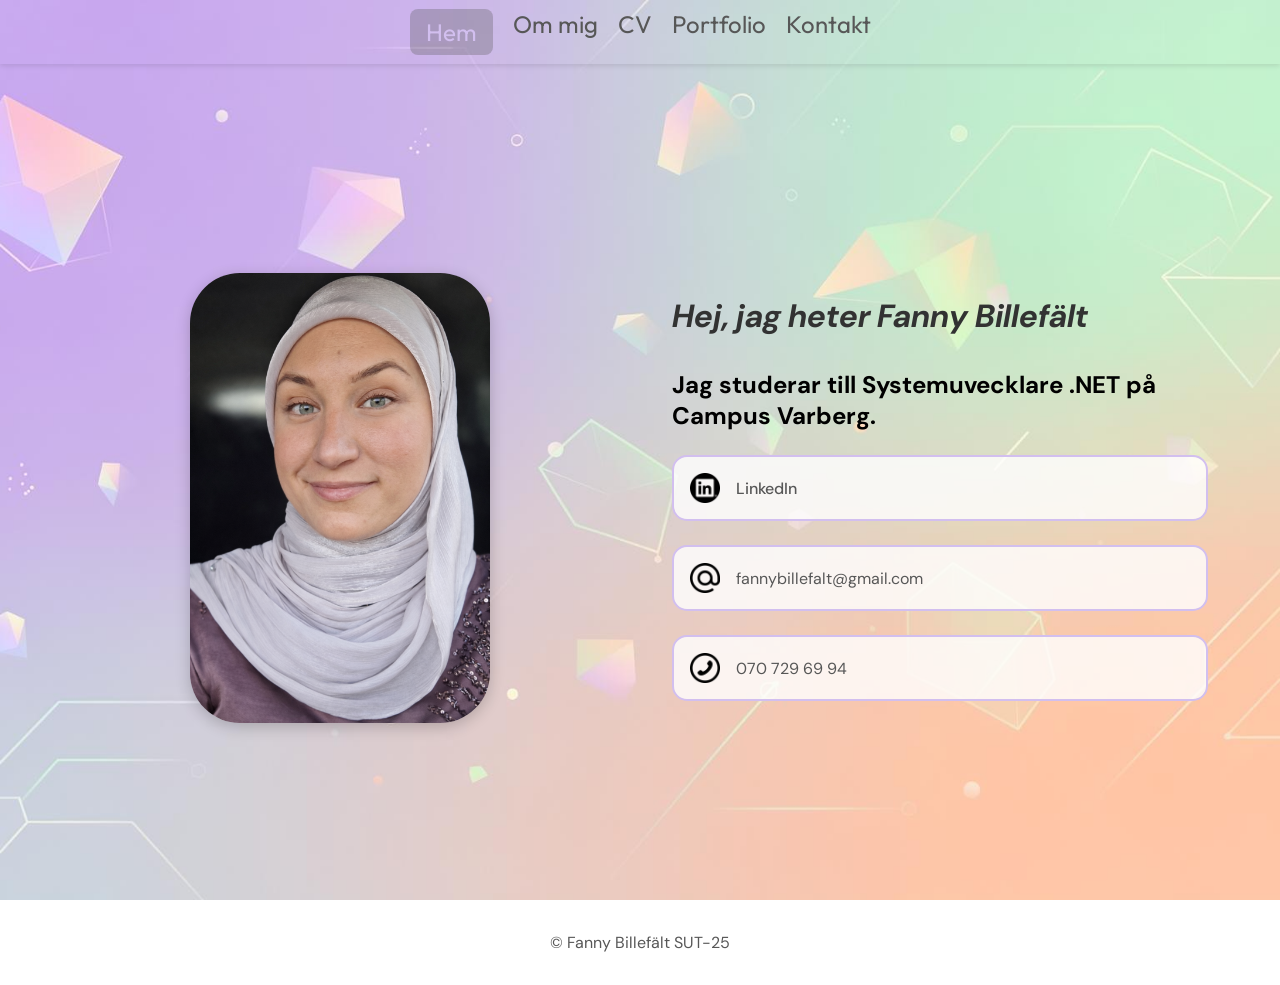
==== index.html @ 895a1a61 "first commit" ====
<!doctype html>
<html lang="sv">
  <head>
    <meta charset="UTF-8" />
    <meta name="viewport" content="width=device-width, initial-scale=1.0" />
    <link rel="stylesheet" href="styles.css" />
    <link
      href="https://fonts.googleapis.com/css2?family=Outfit:wght@300;400;500;600;700;800&family=DM+Sans:ital,wght@0,300;0,400;0,500;0,600;0,700;1,400&display=swap"
      rel="stylesheet"
    />
    <title>Fanny Billefält</title>
  </head>
  <body>
    <header>
      <nav class="navbar">
        <ul>
          <li><a href="./index.html" class="active">Hem</a></li>
          <li><a href="./om.html">Om mig</a></li>
          <li><a href="./CV.html">CV</a></li>
          <li><a href="./portfolio.html">Portfolio</a></li>
          <li><a href="./kontakt.html">Kontakt</a></li>
        </ul>
      </nav>
    </header>
    <main class="home-main">
        <section class="welcome-section">
              <img
                src="./img/ChatGPT Image 11 feb. 2026 14_44_24.png"
                alt="En bild på Fanny Billefält"
              />
        </section>

        <section class="info-section">

          <h1>Hej, jag heter Fanny Billefält</h1>
          <h2>Jag studerar till Systemuvecklare .NET på Campus Varberg.</h2>

          <ul class="contact-list">
            <li>
              <img src="./img/linkedin-circle.png" alt="LinkedIn ikon" /><a
                href="https://www.linkedin.com/in/fanny-billef%C3%A4lt-a33b20a2/"
                >LinkedIn</a
              >
            </li>
            <li>
              <img src="./img/at.png" alt="Epost ikon" />
              <p>fannybillefalt@gmail.com</p>
            </li>
            <li>
              <img src="./img/circle-phone-flip.png" alt="Telefon ikon" />
              <p>070 729 69 94</p>
            </li>
          </ul>
        </section>
    </main>
    <footer>
      <p>&copy; Fanny Billefält SUT-25</p>
    </footer>
  </body>
</html>
---- styles.css ----
* {
  margin: 0px;
  padding: 0px;
  /* border: 0px; */
  box-sizing: border-box;
}

body {
  background-image: url(./img/hero-bg.jpg); 
  background-size: cover; /* Bilden täcker hela ytan */
  background-repeat: no-repeat; /* Bilden upprepas inte */
  background-attachment: fixed; /* Bakgrunden scrollar inte med */
  background-position: center; /* Centrerar bilden */
  min-height: 100vh;
  font-family: "DM Sans", sans-serif;
}

.navbar {
  position: fixed;
  width: 100%;
  height: 4rem;
  font-family: "Outfit", serif;
  /* color: text-gradient rgb(210, 191, 239); */
  display: flex;
  align-items: center;
  justify-content: space-evenly;
  box-shadow: 0 2px 5px rgba(0, 0, 0, 0.1);
  padding: 1em;
  z-index: 1000;
}
.navbar ul{
  display: flex;
  list-style: none;
  /* margin:0;
  padding:0; */
}
.navbar li {
  font-size: 1.5rem;
  /* margin: 0 15px; */
  transition: transform 0.5s;
  -webkit-transition: transform 0.5s;
  -moz-transition: transform 0.5s;
  -ms-transition: transform 0.5s;
  -o-transition: transform 0.5s;
}
.navbar a {
  text-decoration: none;
  margin: 30px 10px;
  color: rgb(87, 87, 87);
  display: inline-block;
  transition: transform 0.2s ease;
}

.navbar a:hover {
  transform: scale(1.1);
  text-decoration: underline;
  -webkit-transform: scale(1.1);
  -moz-transform: scale(1.1);
  -ms-transform: scale(1.1);
  -o-transform: scale(1.1);
}

.navbar a.active{
  color: rgb(210,191,239);
  background-color: rgba(87, 87, 87, 0.3);
  padding: 0.5rem 1rem;
  border-radius: 8px;
}

/* FRÅN MAIN OCH NERÅT */
main{
  min-height: 100vh;
    padding: 8rem 2rem 2rem;
}
/* INDEX SIDANS MAIN */
.home-main {
  display: flex;
  justify-content: center;
  align-items: center;
  gap: 4rem;
  max-width: 1200px;
  margin: 0 auto;
}

/* VÄNSTER SEKTION, BILDEN */
.welcome-section {
  flex: 1;
  display: flex;
  justify-content: center;
  align-items: center;
  order: 1;
}

.welcome-section img {
  width: 100%;
  max-width: 300px;
  border-radius: 50px;
  box-shadow: 0 4px 15px rgba(0, 0, 0, 0.2);
}

/* HÖGER SEKTIONEN, TEXT OCH INFO*/
.info-section {
  flex: 1;
  display: flex;
  flex-direction: column;
  justify-content: center;
  gap: 1.5rem;
  order: 2; /* Kontaktinfo kommer efter (höger) */
}
.info-section h1 {
  font-size: 2rem;
  font-style: italic;
  margin-bottom: 0.5rem;
  color: rgb(50, 50, 50);
}

.welcome-section h2 {
  font-size: 1.2rem;
  font-style: italic;
  margin-bottom: 1rem;
  color: rgb(70, 70, 70);
}

.contact-list {
  list-style: none;
  padding: 0;
  display: flex;
  flex-direction: column;
  gap: 1.5rem;
}

.contact-list li {
  display: flex;
  align-items: center;
  gap: 1rem;
  padding: 1rem;
  background-color: rgba(255, 255, 255, 0.8);
  border: 2px solid rgb(210, 191, 239);
  border-radius: 15px;
  transition: transform 0.2s ease;
}

.contact-list li:hover {
  transform: translateX(5px);
  box-shadow: 0 4px 10px rgba(0, 0, 0, 0.1);
}

.contact-list img {
  width: 30px;
  height: 30px;
}

.contact-list a {
  text-decoration: none;
  color: rgb(87, 87, 87);
  font-weight: 500;
}

.contact-list a:hover {
  color: rgb(210, 191, 239);
  text-decoration: underline;
}

.contact-list p {
  margin: 0;
  color: rgb(87, 87, 87);
}

/* HÄR BÖRJAR OM MIG KATEGORIN */
.about-main{
  display: flex;
  flex-direction: column;
  gap: 4rem;
  max-width: 1200px;
  margin: 0 auto;
}

/* FÖRSTA SEKTION -OM MIG */

.about-section{
  display:flex;
  justify-content: center;
}

.learn-wrapper {
  background-color: rgba(255,255,255, 0.9);
  border: 3px solid rgb(210,191,239);
  border-radius: 20px;
  -webkit-border-radius: 20px;
  -moz-border-radius: 20px;
  -ms-border-radius: 20px;
  -o-border-radius: 20px;
  padding: 3rem;
  max-width: 900px;
  box-shadow: 0 4px 15px rgba(0,0,0,0.1);
}

.learn-wrapper h2{
  font-size: 2rem;
  font-style: italic;
  color: rgb(87, 87, 87);
  margin-bottom: 1.5rem;
  text-align: justify;
}

.learn-wrapper p{
  font-size: 1.1rem;
  line-height: 1.8;
  color: rgb(70, 70, 70);
  text-align: justify;
}

/* ANDRA SEKTIONEN -KURIOSA */
.kuriosa-wrapper {
  display: flex;
  flex-direction: row;
  align-items: center;
  justify-content: center;
  gap: 3rem;
  background-color: rgba(255,255,255, 0.9);
  border: 3px solid rgb(210, 191, 239);
  border-radius: 20px;
  -webkit-border-radius: 20px;
  -moz-border-radius: 20px;
  -ms-border-radius: 20px;
  -o-border-radius: 20px;
  padding: 3rem;
  max-width: 1000px;
  margin: 0 auto;
  box-shadow: 0 4px 15px rgba(0, 0, 0, 0.1);
}

.kuriosa-wrapper h2{
  font-size: 2rem;
  font-style: italic;
  color: rgb(87, 87, 87);
  margin-bottom: 1.5rem;
}

.kuriosa-wrapper ul{
  list-style: none;
  padding: 0;
}

.kuriosa-wrapper li{
  margin-bottom: 1rem;
  /* padding-left: 1.5rem; */
  position: relative;
}

.kuriosa-wrapper p{
  font-size: 1rem;
  line-height: 1.6;
  color: rgb(70, 70, 70);
}

.img-family{
  flex-shrink: 0;
}

.img-family img {
  width: 250px;
  height: 250px;
  object-fit: cover;
  border-radius: 50%;
  -webkit-border-radius: 50%;
  -moz-border-radius: 50%;
  -ms-border-radius: 50%;
  -o-border-radius: 50%;
  border: 0 4px 10px rgba(0,0,0,0.2);
}

/* HÄR BÖRJAR CV KATEGORIN */
.cv-main{
  display: flex;
  flex-direction: row;
  gap: 3rem;
  max-width: 1400px;
  margin: 0 auto;
  align-items: flex-start;
}

.cv-section{
  flex: 1;
  background-color: rgba(255,255,255, 0.9);
  border: 3px solid rgb(210,191,239);
  border-radius: 20px;
  -webkit-border-radius: 20px;
  -moz-border-radius: 20px;
  -ms-border-radius: 20px;
  -o-border-radius: 20px;
  padding: 2.5rem;
  box-shadow: 0 4px 15 px rgba(0, 0, 0, 0.1);
}

.cv-section h3{
  font-size: 2rem;
  font-style: italic;
  color: rgb(87, 87, 87);
  margin-bottom: 2rem;
  text-align: center;
  border-bottom: 2px solid rgb(87,87,87);
  padding-bottom: 1rem;
}

.cv-item{
  margin-bottom: 2rem;
  padding: 1.5rem;
  background-color: rgba(255, 255, 255, 0.5);
  border-left: 4px solid rgb(210, 191, 239);
  border-radius: 8px;
  -webkit-border-radius: 8px;
  -moz-border-radius: 8px;
  -ms-border-radius: 8px;
  -o-border-radius: 8px;
  transition: transform 0.2s ease, box-shadow 0.2s ease;
  -webkit-transition: transform 0.2s ease, box-shadow 0.2s ease;
  -moz-transition: transform 0.2s ease, box-shadow 0.2s ease;
  -ms-transition: transform 0.2s ease, box-shadow 0.2s ease;
  -o-transition: transform 0.2s ease, box-shadow 0.2s ease;
}

.cv-item:hover{
  transform: translateX(5px);
  -webkit-transform: translateX(5px);
  -moz-transform: translateX(5px);
  -ms-transform: translateX(5px);
  -o-transform: translateX(5px);
  box-shadow: 0 4px 10px rgba(0, 0, 0, 0.1);
}

.cv-item:last-child {
  margin-bottom: 0;
}

.cv-item h4 {
  font-size: 1.4rem;
  color: rgb(70, 70, 70);
  margin-bottom: 0.5rem;
  font-weight: 600;
}

.cv-item h5 {
  font-size: 0.9rem;
  color: rgb(100, 100, 100);
  margin-bottom: 1rem;
}

.cv-item p {
  font-size: 0.95rem;
  line-height: 1.6;
  color: rgb(80, 80, 80);
  margin-top: 0.5rem;
}

/* HÄR BÖRJAR PORTFOLIO KATEGORIN */

.portfolio-main{
  max-width: 1400px;
  margin: 0 auto;
}

.portfolio-main h1{
  font-size: 3rem;
  text-align: center;
  color: rgb(50, 50, 50);
  margin-bottom: 3rem;
  font-style: italic;
}

.cards{
  display: grid;
  grid-template-columns: repeat(auto-fit, minmax(300px, 1fr));
  gap: 2rem;
  margin-bottom: 4rem;
}

.card{
  background-color: rgba(255, 255, 255, 0.95);
  border: 2px solid rgb(210, 191, 239);
  border-radius: 15px;
  overflow: hidden;
  transition: transform 0.3s ease, box-shadow 0.3s ease;
  box-shadow: 0 4px 10px rgba(0, 0, 0, 0.1);
  display: flex;
  flex-direction: column;
}

.card:hover{
  transform: translateY(-5px);
  box-shadow: 0 8px 20px rgba(0, 0, 0, 0.15);
}

.card-image {
  width: 100%;
  height: 200px;
  object-fit: contain;
  display: block;
}

.card h4{
  font-size: 1.5rem;
  color: rgb(70, 70, 70);
  margin: 1.5rem 1.5rem 0.5rem;
  font-weight: 600;
}
.card > p{
  font-size: 0.95rem;;
  color: rgb(100, 100, 100);
  margin: 0 1.5rem 1rem;
  font-style: italic;
}

.tags{
  display: flex;
  flex-wrap: wrap;
  gap: 0.5rem;
  list-style: none;
  padding: 0 1.5rem;
  margin: 1rem 0;
}

.tags li{
  background-color: rgb(210, 191, 239);
  color: rgb(50, 50, 50);
  padding: 0.3rem 0.8rem;
  border-radius: 20px;
  font-size: 0.85rem;
  font-weight: 500;
}

.card-link{
  display: inline-block;
  margin: 1rem 1.5rem 1.5rem;
  color: rgb(87, 87, 87);
  text-decoration: none;
  font-weight: 600;
  transition: color 0.2s ease;
  margin-top: auto;
}

.card-link:hover {
  color: rgb(210, 191, 239);
  text-decoration: underline;
}

.modal {
  display: none;
  position: fixed;
  top: 0;
  left: 0;
  width: 100%;
  height: 100%;
  background-color: rgba(0, 0, 0, 0.7);
  z-index: 2000;
  overflow-y: auto;
  padding: 2rem;
}

.modal:target {
  display: flex;
  justify-content: center;
  align-items: center;
}

.modal-content {
  background-color: white;
  padding: 3rem;
  border-radius: 20px;
  max-width: 700px;
  width: 100%;
  position: relative;
  box-shadow: 0 10px 40px rgba(0, 0, 0, 0.3);
  animation: modalSlideIn 0.3s ease;
}

@keyframes modalSlideIn {
  from {
    opacity: 0;
    transform: translateY(-50px);
  }
  to {
    opacity: 1;
    transform: translateY(0);
  }
}

.modal-close {
  position: absolute;
  top: 1rem;
  right: 1.5rem;
  font-size: 2.5rem;
  color: rgb(100, 100, 100);
  text-decoration: none;
  line-height: 1;
  transition: color 0.2s ease;
}

.modal-close:hover {
  color: rgb(210, 191, 239);
}

.modal-content h2{
  font-size: 2rem;
  color: rgb(70, 70, 70);
  margin-bottom: 1rem;
  font-style: italic;
}

.modal-content p{
  font-size: 1rem;
  line-height: 1.7;
  color: rgb(80, 80, 80);
  margin-bottom: 1rem;
}

.modal-content ul{
  list-style: none;
  padding-left: 0;
  margin-bottom: 2rem;
}

.modal-content ul li{
  padding: 0.5rem 0;
  padding-left: 1rem;
  position: relative;
  color: rgb(80, 80, 80);
}

.modal-content ul li::before{
  content: "✓";
  positon:absolute;
  left: 0;
  color: rgb(210, 191, 239);
  font-weight: bold;
}

.github-link{
  display: inline-block;
  background-color: rgb(210, 191, 239);
  color: rgb(50, 50, 50);
  padding: 0.8rem 1.5rem;
  border-radius: 8px;
  -webkit-border-radius: 8px;
  -moz-border-radius: 8px;
  -ms-border-radius: 8px;
  -o-border-radius: 8px;
  text-decoration: none;
  font-weight: 600;
  transition: background-color 0.2s ease, transform 0.2s ease;
  -webkit-transition: background-color 0.2s ease, transform 0.2s ease;
  -moz-transition: background-color 0.2s ease, transform 0.2s ease;
  -ms-transition: background-color 0.2s ease, transform 0.2s ease;
  -o-transition: background-color 0.2s ease, transform 0.2s ease;
}

.github-link:hover {
  background-color: rgb(190, 171, 219);
  transform: translateY(-2px);
}

@media (max-width: 768px){
  .portfolio-main h1 {
    font-size: 2rem;
  }

  .cards {
    grid-template-columns: 1fr;
  }

  .modal-content {
    padding: 2rem;
    margin: 1rem;
  }

  .modal-close {
    font-size: 2rem;
  }
}

/* HÄR BÖRJAR KONTAKT KATEGORIN */

.contact-main{
  display: flex;
  justify-content: center;
  align-items: center;
  max-width: 1200px;
  margin: 0 auto;
}

.contact-section{
  background-color: rgda(255,255,255, 0.9);
  border: 3px solid rgb(210,191,239);
  border-radius: 20px;
  -webkit-border-radius: 20px;
  -moz-border-radius: 20px;
  -ms-border-radius: 20px;
  -o-border-radius: 20px;
  padding:3rem;
  max-width: 600px;
  width: 100%;
  box-shadow: 0 4px 15px rgba(0, 0, 0, 0.1);
}

.contact-section h2{
  font-size: 2.5rem;
  font-style: italic;
  color: rgb(87, 87, 87);
  margin-bottom: 2rem;
  text-align: center;
}

footer {
  text-align: center;
  padding: 2rem;
  background-color: rgba(255, 255, 255, 0.8);
  color: rgb(87, 87, 87);
}


/* RESPONSIV DESIGN - INDEX*/
@media (max-width: 768px) {
  main {
    flex-direction: column;
    padding: 6rem 1rem 2rem;
    gap: 2rem;
  }

  .welcome-section {
    order: 1; /* Bilden först på mobil också */
  }

  .info-section {
    order: 2;
  }

  .welcome-section h1 {
    font-size: 1.5rem;
  }

  .welcome-section h2 {
    font-size: 1rem;
  }

  .navbar ul {
    gap: 1rem;
    flex-wrap: wrap;
    justify-content: center;
  }

  .navbar li {
    font-size: 0.9rem;
  }
}

/* RESPONSIV DESIGN - CV*/
@media (max-width: 968px) {
  .cv-main {
    flex-direction: column;
    gap: 2rem;
  }

  .cv-section h3 {
    font-size: 1.5rem;
  }

  .cv-item h4 {
    font-size: 1.2rem;
  }
}
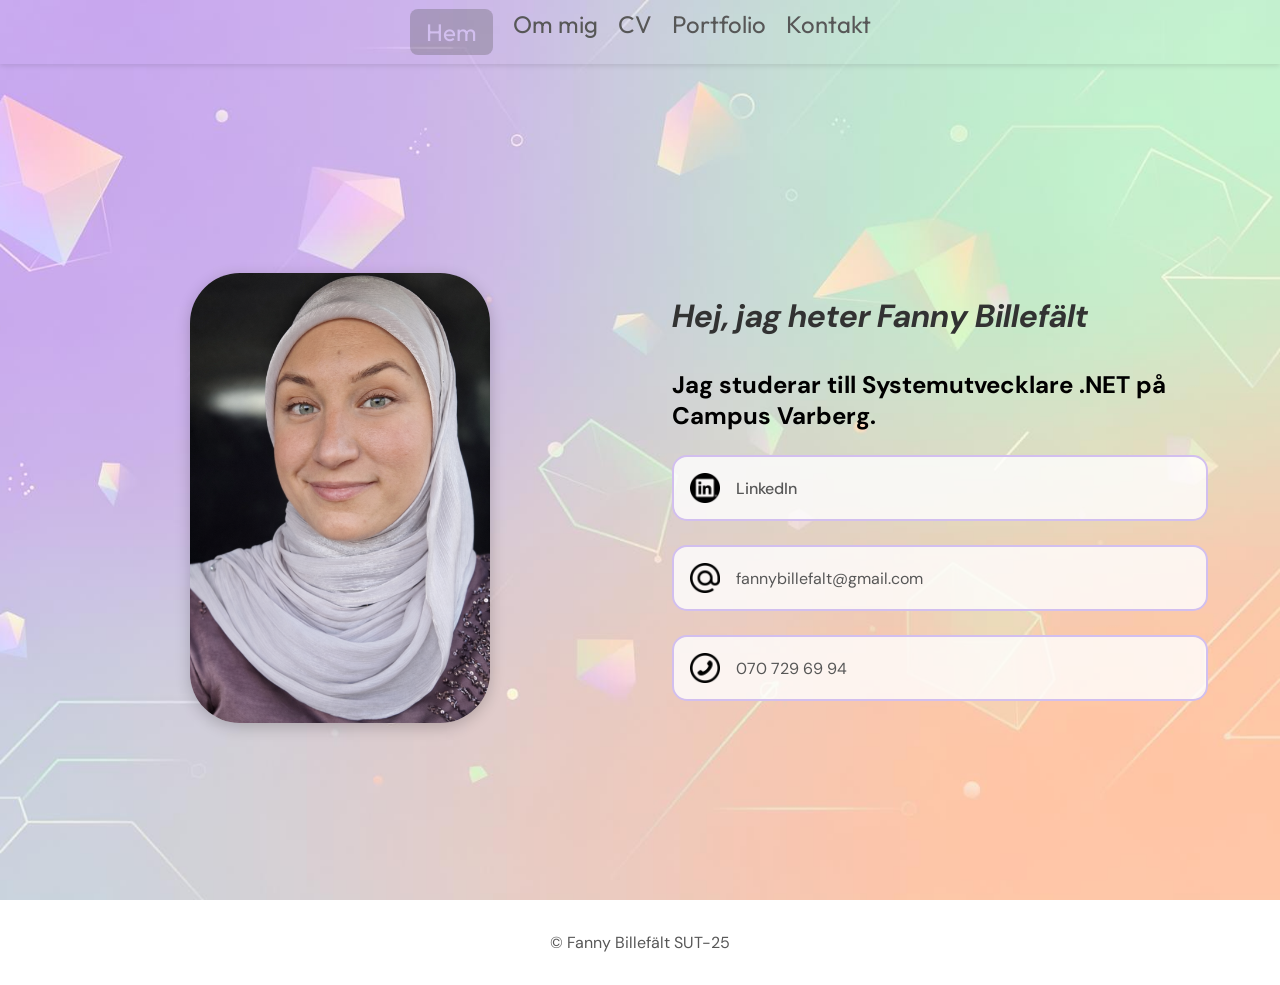
==== commit 894aac68: "modal pop up" ====
--- a/index.html
+++ b/index.html
@@ -24,7 +24,7 @@
     </header>
     <main class="home-main">
         <section class="welcome-section">
-              <img
+              <img id="profile-pic"
                 src="./img/ChatGPT Image 11 feb. 2026 14_44_24.png"
                 alt="En bild på Fanny Billefält"
               />
@@ -33,7 +33,7 @@
         <section class="info-section">
 
           <h1>Hej, jag heter Fanny Billefält</h1>
-          <h2>Jag studerar till Systemuvecklare .NET på Campus Varberg.</h2>
+          <h2>Jag studerar till Systemutvecklare .NET på Campus Varberg.</h2>
 
           <ul class="contact-list">
             <li>
@@ -52,9 +52,17 @@
             </li>
           </ul>
         </section>
+        <div id="easterEggModal" class="modal">
+  <div class="modal-content">
+    <img src="./img/finally.gif" alt="Easter Egg GIF" />
+    <br>
+    <button onclick="closeModal()">Stäng</button>
+  </div>
+</div>
     </main>
     <footer>
       <p>&copy; Fanny Billefält SUT-25</p>
     </footer>
+  <script src="./easteregg.js"></script>
   </body>
 </html>
--- a/styles.css
+++ b/styles.css
@@ -1,26 +1,30 @@
+/* ==========================
+   GLOBAL STYLING
+========================== */
 * {
-  margin: 0px;
-  padding: 0px;
-  /* border: 0px; */
+  margin: 0;
+  padding: 0;
   box-sizing: border-box;
 }
 
 body {
-  background-image: url(./img/hero-bg.jpg); 
-  background-size: cover; /* Bilden täcker hela ytan */
-  background-repeat: no-repeat; /* Bilden upprepas inte */
-  background-attachment: fixed; /* Bakgrunden scrollar inte med */
-  background-position: center; /* Centrerar bilden */
+  background-image: url(./img/hero-bg.jpg);
+  background-size: cover;
+  background-repeat: no-repeat;
+  background-attachment: fixed;
+  background-position: center;
   min-height: 100vh;
   font-family: "DM Sans", sans-serif;
 }
 
+/* ==========================
+   NAVBAR
+========================== */
 .navbar {
   position: fixed;
   width: 100%;
   height: 4rem;
   font-family: "Outfit", serif;
-  /* color: text-gradient rgb(210, 191, 239); */
   display: flex;
   align-items: center;
   justify-content: space-evenly;
@@ -28,21 +32,17 @@
   padding: 1em;
   z-index: 1000;
 }
-.navbar ul{
+
+.navbar ul {
   display: flex;
   list-style: none;
-  /* margin:0;
-  padding:0; */
-}
+}
+
 .navbar li {
   font-size: 1.5rem;
-  /* margin: 0 15px; */
   transition: transform 0.5s;
-  -webkit-transition: transform 0.5s;
-  -moz-transition: transform 0.5s;
-  -ms-transition: transform 0.5s;
-  -o-transition: transform 0.5s;
-}
+}
+
 .navbar a {
   text-decoration: none;
   margin: 30px 10px;
@@ -54,25 +54,26 @@
 .navbar a:hover {
   transform: scale(1.1);
   text-decoration: underline;
-  -webkit-transform: scale(1.1);
-  -moz-transform: scale(1.1);
-  -ms-transform: scale(1.1);
-  -o-transform: scale(1.1);
-}
-
-.navbar a.active{
-  color: rgb(210,191,239);
+}
+
+.navbar a.active {
+  color: rgb(210, 191, 239);
   background-color: rgba(87, 87, 87, 0.3);
   padding: 0.5rem 1rem;
   border-radius: 8px;
 }
 
-/* FRÅN MAIN OCH NERÅT */
-main{
+/* ==========================
+   MAIN LAYOUT
+========================== */
+main {
   min-height: 100vh;
-    padding: 8rem 2rem 2rem;
-}
-/* INDEX SIDANS MAIN */
+  padding: 8rem 2rem 2rem;
+}
+
+/* --------------------------
+   HOME PAGE
+-------------------------- */
 .home-main {
   display: flex;
   justify-content: center;
@@ -82,7 +83,6 @@
   margin: 0 auto;
 }
 
-/* VÄNSTER SEKTION, BILDEN */
 .welcome-section {
   flex: 1;
   display: flex;
@@ -98,15 +98,15 @@
   box-shadow: 0 4px 15px rgba(0, 0, 0, 0.2);
 }
 
-/* HÖGER SEKTIONEN, TEXT OCH INFO*/
 .info-section {
   flex: 1;
   display: flex;
   flex-direction: column;
   justify-content: center;
   gap: 1.5rem;
-  order: 2; /* Kontaktinfo kommer efter (höger) */
-}
+  order: 2;
+}
+
 .info-section h1 {
   font-size: 2rem;
   font-style: italic;
@@ -121,9 +121,11 @@
   color: rgb(70, 70, 70);
 }
 
+/* --------------------------
+   CONTACT LIST
+-------------------------- */
 .contact-list {
   list-style: none;
-  padding: 0;
   display: flex;
   flex-direction: column;
   gap: 1.5rem;
@@ -166,8 +168,10 @@
   color: rgb(87, 87, 87);
 }
 
-/* HÄR BÖRJAR OM MIG KATEGORIN */
-.about-main{
+/* ==========================
+   ABOUT / OM MIG
+========================== */
+.about-main {
   display: flex;
   flex-direction: column;
   gap: 4rem;
@@ -175,86 +179,76 @@
   margin: 0 auto;
 }
 
-/* FÖRSTA SEKTION -OM MIG */
-
-.about-section{
-  display:flex;
-  justify-content: center;
-}
-
+.about-section {
+  display: flex;
+  justify-content: center;
+}
+
+/* Learn wrapper */
 .learn-wrapper {
-  background-color: rgba(255,255,255, 0.9);
-  border: 3px solid rgb(210,191,239);
+  background-color: rgba(255, 255, 255, 0.9);
+  border: 3px solid rgb(210, 191, 239);
   border-radius: 20px;
-  -webkit-border-radius: 20px;
-  -moz-border-radius: 20px;
-  -ms-border-radius: 20px;
-  -o-border-radius: 20px;
   padding: 3rem;
   max-width: 900px;
-  box-shadow: 0 4px 15px rgba(0,0,0,0.1);
-}
-
-.learn-wrapper h2{
+  box-shadow: 0 4px 15px rgba(0, 0, 0, 0.1);
+}
+
+.learn-wrapper h2 {
   font-size: 2rem;
   font-style: italic;
   color: rgb(87, 87, 87);
   margin-bottom: 1.5rem;
-  text-align: justify;
-}
-
-.learn-wrapper p{
+}
+
+.learn-wrapper p {
   font-size: 1.1rem;
   line-height: 1.8;
   color: rgb(70, 70, 70);
   text-align: justify;
 }
 
-/* ANDRA SEKTIONEN -KURIOSA */
+/* Kuriosa wrapper */
 .kuriosa-wrapper {
   display: flex;
   flex-direction: row;
   align-items: center;
   justify-content: center;
   gap: 3rem;
-  background-color: rgba(255,255,255, 0.9);
+  background-color: rgba(255, 255, 255, 0.9);
   border: 3px solid rgb(210, 191, 239);
   border-radius: 20px;
-  -webkit-border-radius: 20px;
-  -moz-border-radius: 20px;
-  -ms-border-radius: 20px;
-  -o-border-radius: 20px;
   padding: 3rem;
   max-width: 1000px;
   margin: 0 auto;
   box-shadow: 0 4px 15px rgba(0, 0, 0, 0.1);
 }
 
-.kuriosa-wrapper h2{
+.kuriosa-wrapper h2 {
   font-size: 2rem;
   font-style: italic;
   color: rgb(87, 87, 87);
   margin-bottom: 1.5rem;
 }
 
-.kuriosa-wrapper ul{
+.kuriosa-wrapper ul {
   list-style: none;
   padding: 0;
 }
 
-.kuriosa-wrapper li{
+.kuriosa-wrapper li {
   margin-bottom: 1rem;
-  /* padding-left: 1.5rem; */
   position: relative;
 }
 
-.kuriosa-wrapper p{
+.kuriosa-wrapper p {
   font-size: 1rem;
   line-height: 1.6;
   color: rgb(70, 70, 70);
 }
 
-.img-family{
+/* Family image */
+.img-family {
   flex-shrink: 0;
 }
 
@@ -263,15 +257,13 @@
   height: 250px;
   object-fit: cover;
   border-radius: 50%;
-  -webkit-border-radius: 50%;
-  -moz-border-radius: 50%;
-  -ms-border-radius: 50%;
-  -o-border-radius: 50%;
-  border: 0 4px 10px rgba(0,0,0,0.2);
-}
-
-/* HÄR BÖRJAR CV KATEGORIN */
-.cv-main{
+  border: 0 4px 10px rgba(0, 0, 0, 0.2);
+}
+
+/* ==========================
+   CV SECTION
+========================== */
+.cv-main {
   display: flex;
   flex-direction: row;
   gap: 3rem;
@@ -280,57 +272,39 @@
   align-items: flex-start;
 }
 
-.cv-section{
+.cv-section {
   flex: 1;
-  background-color: rgba(255,255,255, 0.9);
-  border: 3px solid rgb(210,191,239);
+  background-color: rgba(255, 255, 255, 0.9);
+  border: 3px solid rgb(210, 191, 239);
   border-radius: 20px;
-  -webkit-border-radius: 20px;
-  -moz-border-radius: 20px;
-  -ms-border-radius: 20px;
-  -o-border-radius: 20px;
   padding: 2.5rem;
-  box-shadow: 0 4px 15 px rgba(0, 0, 0, 0.1);
-}
-
-.cv-section h3{
+  box-shadow: 0 4px 15px rgba(0, 0, 0, 0.1);
+}
+
+.cv-section h3 {
   font-size: 2rem;
   font-style: italic;
   color: rgb(87, 87, 87);
   margin-bottom: 2rem;
   text-align: center;
-  border-bottom: 2px solid rgb(87,87,87);
+  border-bottom: 2px solid rgb(87, 87, 87);
   padding-bottom: 1rem;
 }
 
-.cv-item{
+.cv-item {
   margin-bottom: 2rem;
   padding: 1.5rem;
   background-color: rgba(255, 255, 255, 0.5);
   border-left: 4px solid rgb(210, 191, 239);
   border-radius: 8px;
-  -webkit-border-radius: 8px;
-  -moz-border-radius: 8px;
-  -ms-border-radius: 8px;
-  -o-border-radius: 8px;
-  transition: transform 0.2s ease, box-shadow 0.2s ease;
-  -webkit-transition: transform 0.2s ease, box-shadow 0.2s ease;
-  -moz-transition: transform 0.2s ease, box-shadow 0.2s ease;
-  -ms-transition: transform 0.2s ease, box-shadow 0.2s ease;
-  -o-transition: transform 0.2s ease, box-shadow 0.2s ease;
-}
-
-.cv-item:hover{
+  transition:
+    transform 0.2s ease,
+    box-shadow 0.2s ease;
+}
+
+.cv-item:hover {
   transform: translateX(5px);
-  -webkit-transform: translateX(5px);
-  -moz-transform: translateX(5px);
-  -ms-transform: translateX(5px);
-  -o-transform: translateX(5px);
   box-shadow: 0 4px 10px rgba(0, 0, 0, 0.1);
-}
-
-.cv-item:last-child {
-  margin-bottom: 0;
 }
 
 .cv-item h4 {
@@ -353,14 +327,15 @@
   margin-top: 0.5rem;
 }
 
-/* HÄR BÖRJAR PORTFOLIO KATEGORIN */
-
-.portfolio-main{
+/* ==========================
+   PORTFOLIO SECTION
+========================== */
+.portfolio-main {
   max-width: 1400px;
   margin: 0 auto;
 }
 
-.portfolio-main h1{
+.portfolio-main h1 {
   font-size: 3rem;
   text-align: center;
   color: rgb(50, 50, 50);
@@ -368,25 +343,27 @@
   font-style: italic;
 }
 
-.cards{
+.cards {
   display: grid;
   grid-template-columns: repeat(auto-fit, minmax(300px, 1fr));
   gap: 2rem;
   margin-bottom: 4rem;
 }
 
-.card{
+.card {
   background-color: rgba(255, 255, 255, 0.95);
   border: 2px solid rgb(210, 191, 239);
   border-radius: 15px;
   overflow: hidden;
-  transition: transform 0.3s ease, box-shadow 0.3s ease;
+  transition:
+    transform 0.3s ease,
+    box-shadow 0.3s ease;
   box-shadow: 0 4px 10px rgba(0, 0, 0, 0.1);
   display: flex;
   flex-direction: column;
 }
 
-.card:hover{
+.card:hover {
   transform: translateY(-5px);
   box-shadow: 0 8px 20px rgba(0, 0, 0, 0.15);
 }
@@ -398,20 +375,21 @@
   display: block;
 }
 
-.card h4{
+.card h4 {
   font-size: 1.5rem;
   color: rgb(70, 70, 70);
   margin: 1.5rem 1.5rem 0.5rem;
   font-weight: 600;
 }
-.card > p{
-  font-size: 0.95rem;;
+
+.card > p {
+  font-size: 0.95rem;
   color: rgb(100, 100, 100);
   margin: 0 1.5rem 1rem;
   font-style: italic;
 }
 
-.tags{
+.tags {
   display: flex;
   flex-wrap: wrap;
   gap: 0.5rem;
@@ -420,7 +398,7 @@
   margin: 1rem 0;
 }
 
-.tags li{
+.tags li {
   background-color: rgb(210, 191, 239);
   color: rgb(50, 50, 50);
   padding: 0.3rem 0.8rem;
@@ -429,7 +407,7 @@
   font-weight: 500;
 }
 
-.card-link{
+.card-link {
   display: inline-block;
   margin: 1rem 1.5rem 1.5rem;
   color: rgb(87, 87, 87);
@@ -444,7 +422,10 @@
   text-decoration: underline;
 }
 
-.modal {
+/* ==========================
+   MODALS
+========================== */
+/* .modal {
   display: none;
   position: fixed;
   top: 0;
@@ -474,17 +455,6 @@
   animation: modalSlideIn 0.3s ease;
 }
 
-@keyframes modalSlideIn {
-  from {
-    opacity: 0;
-    transform: translateY(-50px);
-  }
-  to {
-    opacity: 1;
-    transform: translateY(0);
-  }
-}
-
 .modal-close {
   position: absolute;
   top: 1rem;
@@ -500,58 +470,55 @@
   color: rgb(210, 191, 239);
 }
 
-.modal-content h2{
+.modal-content h2 {
   font-size: 2rem;
   color: rgb(70, 70, 70);
   margin-bottom: 1rem;
   font-style: italic;
 }
 
-.modal-content p{
+.modal-content p {
   font-size: 1rem;
   line-height: 1.7;
   color: rgb(80, 80, 80);
   margin-bottom: 1rem;
 }
 
-.modal-content ul{
+.modal-content ul {
   list-style: none;
   padding-left: 0;
   margin-bottom: 2rem;
 }
 
-.modal-content ul li{
+.modal-content ul li {
   padding: 0.5rem 0;
   padding-left: 1rem;
   position: relative;
   color: rgb(80, 80, 80);
 }
 
-.modal-content ul li::before{
+.modal-content ul li::before {
   content: "✓";
-  positon:absolute;
+  position: absolute;
   left: 0;
   color: rgb(210, 191, 239);
   font-weight: bold;
-}
-
-.github-link{
+} */
+
+/* ==========================
+   GITHUB / LINKS
+========================== */
+.github-link {
   display: inline-block;
   background-color: rgb(210, 191, 239);
   color: rgb(50, 50, 50);
   padding: 0.8rem 1.5rem;
   border-radius: 8px;
-  -webkit-border-radius: 8px;
-  -moz-border-radius: 8px;
-  -ms-border-radius: 8px;
-  -o-border-radius: 8px;
   text-decoration: none;
   font-weight: 600;
-  transition: background-color 0.2s ease, transform 0.2s ease;
-  -webkit-transition: background-color 0.2s ease, transform 0.2s ease;
-  -moz-transition: background-color 0.2s ease, transform 0.2s ease;
-  -ms-transition: background-color 0.2s ease, transform 0.2s ease;
-  -o-transition: background-color 0.2s ease, transform 0.2s ease;
+  transition:
+    background-color 0.2s ease,
+    transform 0.2s ease;
 }
 
 .github-link:hover {
@@ -559,28 +526,10 @@
   transform: translateY(-2px);
 }
 
-@media (max-width: 768px){
-  .portfolio-main h1 {
-    font-size: 2rem;
-  }
-
-  .cards {
-    grid-template-columns: 1fr;
-  }
-
-  .modal-content {
-    padding: 2rem;
-    margin: 1rem;
-  }
-
-  .modal-close {
-    font-size: 2rem;
-  }
-}
-
-/* HÄR BÖRJAR KONTAKT KATEGORIN */
-
-.contact-main{
+/* ==========================
+   CONTACT / FOOTER
+========================== */
+.contact-main {
   display: flex;
   justify-content: center;
   align-items: center;
@@ -588,21 +537,17 @@
   margin: 0 auto;
 }
 
-.contact-section{
-  background-color: rgda(255,255,255, 0.9);
-  border: 3px solid rgb(210,191,239);
+.contact-section {
+  background-color: rgba(255, 255, 255, 0.9);
+  border: 3px solid rgb(210, 191, 239);
   border-radius: 20px;
-  -webkit-border-radius: 20px;
-  -moz-border-radius: 20px;
-  -ms-border-radius: 20px;
-  -o-border-radius: 20px;
-  padding:3rem;
+  padding: 3rem;
   max-width: 600px;
   width: 100%;
   box-shadow: 0 4px 15px rgba(0, 0, 0, 0.1);
 }
 
-.contact-section h2{
+.contact-section h2 {
   font-size: 2.5rem;
   font-style: italic;
   color: rgb(87, 87, 87);
@@ -617,9 +562,49 @@
   color: rgb(87, 87, 87);
 }
 
-
-/* RESPONSIV DESIGN - INDEX*/
+/* ==========================
+   MEDIA QUERIES
+========================== */
+@media (max-width: 968px) {
+  .cv-main {
+    flex-direction: column;
+    gap: 2rem;
+  }
+
+  .cv-section h3 {
+    font-size: 1.5rem;
+  }
+
+  .cv-item h4 {
+    font-size: 1.2rem;
+  }
+}
+
 @media (max-width: 768px) {
+  .navbar {
+    height: auto;
+    padding: 0.5rem;
+  }
+
+  .navbar ul {
+    gap: 0.3rem;
+    flex-wrap: wrap;
+    justify-content: center;
+  }
+
+  .navbar li {
+    font-size: 0.75rem;
+  }
+
+  .navbar a {
+    margin: 0.2rem 0.3rem;
+    padding: 0.3rem 0.5rem;
+  }
+
+  .navbar a.active {
+    padding: 0.3rem 0.5rem;
+  }
+
   main {
     flex-direction: column;
     padding: 6rem 1rem 2rem;
@@ -627,7 +612,7 @@
   }
 
   .welcome-section {
-    order: 1; /* Bilden först på mobil också */
+    order: 1;
   }
 
   .info-section {
@@ -642,29 +627,46 @@
     font-size: 1rem;
   }
 
-  .navbar ul {
-    gap: 1rem;
-    flex-wrap: wrap;
-    justify-content: center;
-  }
-
-  .navbar li {
-    font-size: 0.9rem;
-  }
-}
-
-/* RESPONSIV DESIGN - CV*/
-@media (max-width: 968px) {
-  .cv-main {
-    flex-direction: column;
-    gap: 2rem;
-  }
-
-  .cv-section h3 {
-    font-size: 1.5rem;
-  }
-
-  .cv-item h4 {
-    font-size: 1.2rem;
-  }
-}+  .cards {
+    grid-template-columns: 1fr;
+  }
+
+  .modal-content {
+    padding: 2rem;
+    margin: 1rem;
+  }
+
+  .modal-close {
+    font-size: 2rem;
+  }
+}
+
+.space-mode {
+  background-image: url("./img/space.jpg");
+  background-size: cover;
+  background-position: center;
+}
+
+.modal {
+  display: none;
+  position: fixed;
+  top: 0;
+  left: 0;
+  width: 100%;
+  height: 100%;
+  background: rgba(0, 0, 0, 0.7);
+  justify-content: center;
+  align-items: center;
+  z-index: 1000;
+}
+
+.modal-content {
+  text-align: center;
+  border-radius: 8px;
+}
+
+.modal-content button {
+  margin-top: 1rem;
+  padding: 0.5rem 1rem;
+  cursor: pointer;
+}
